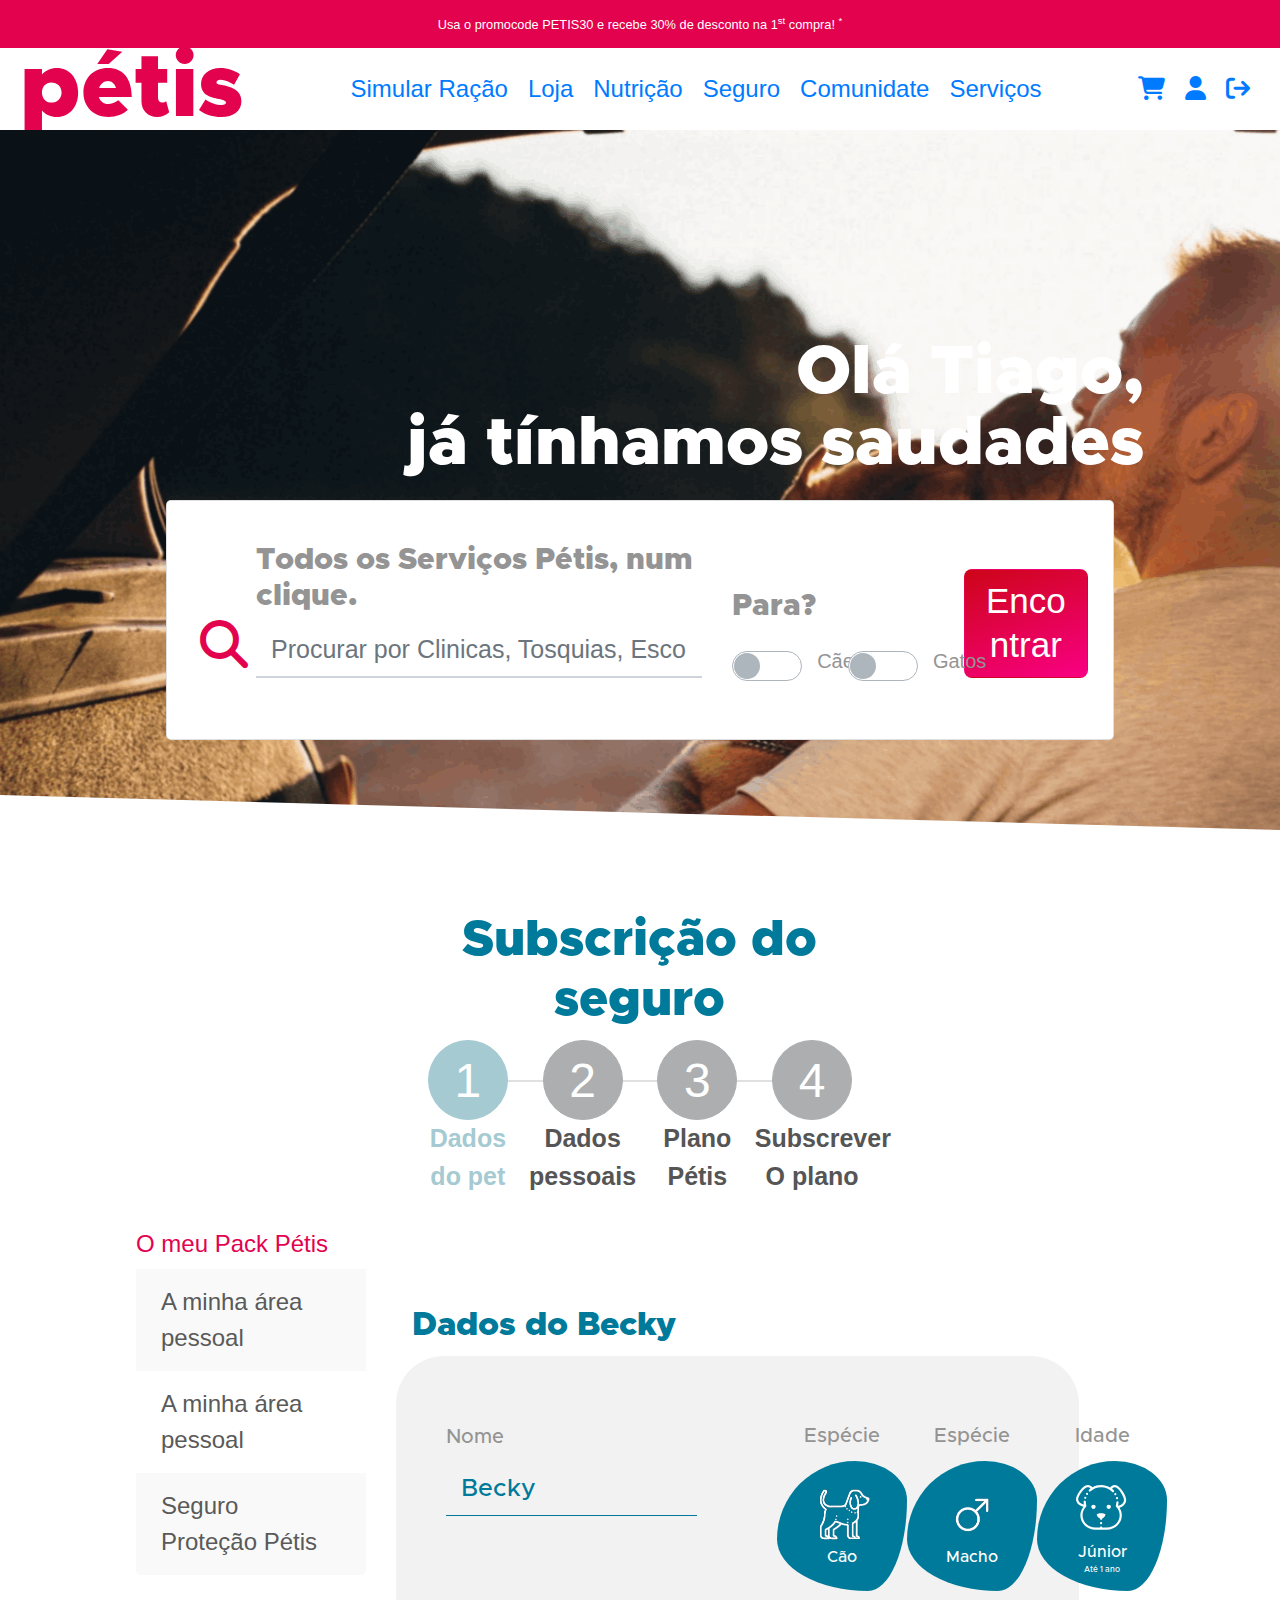
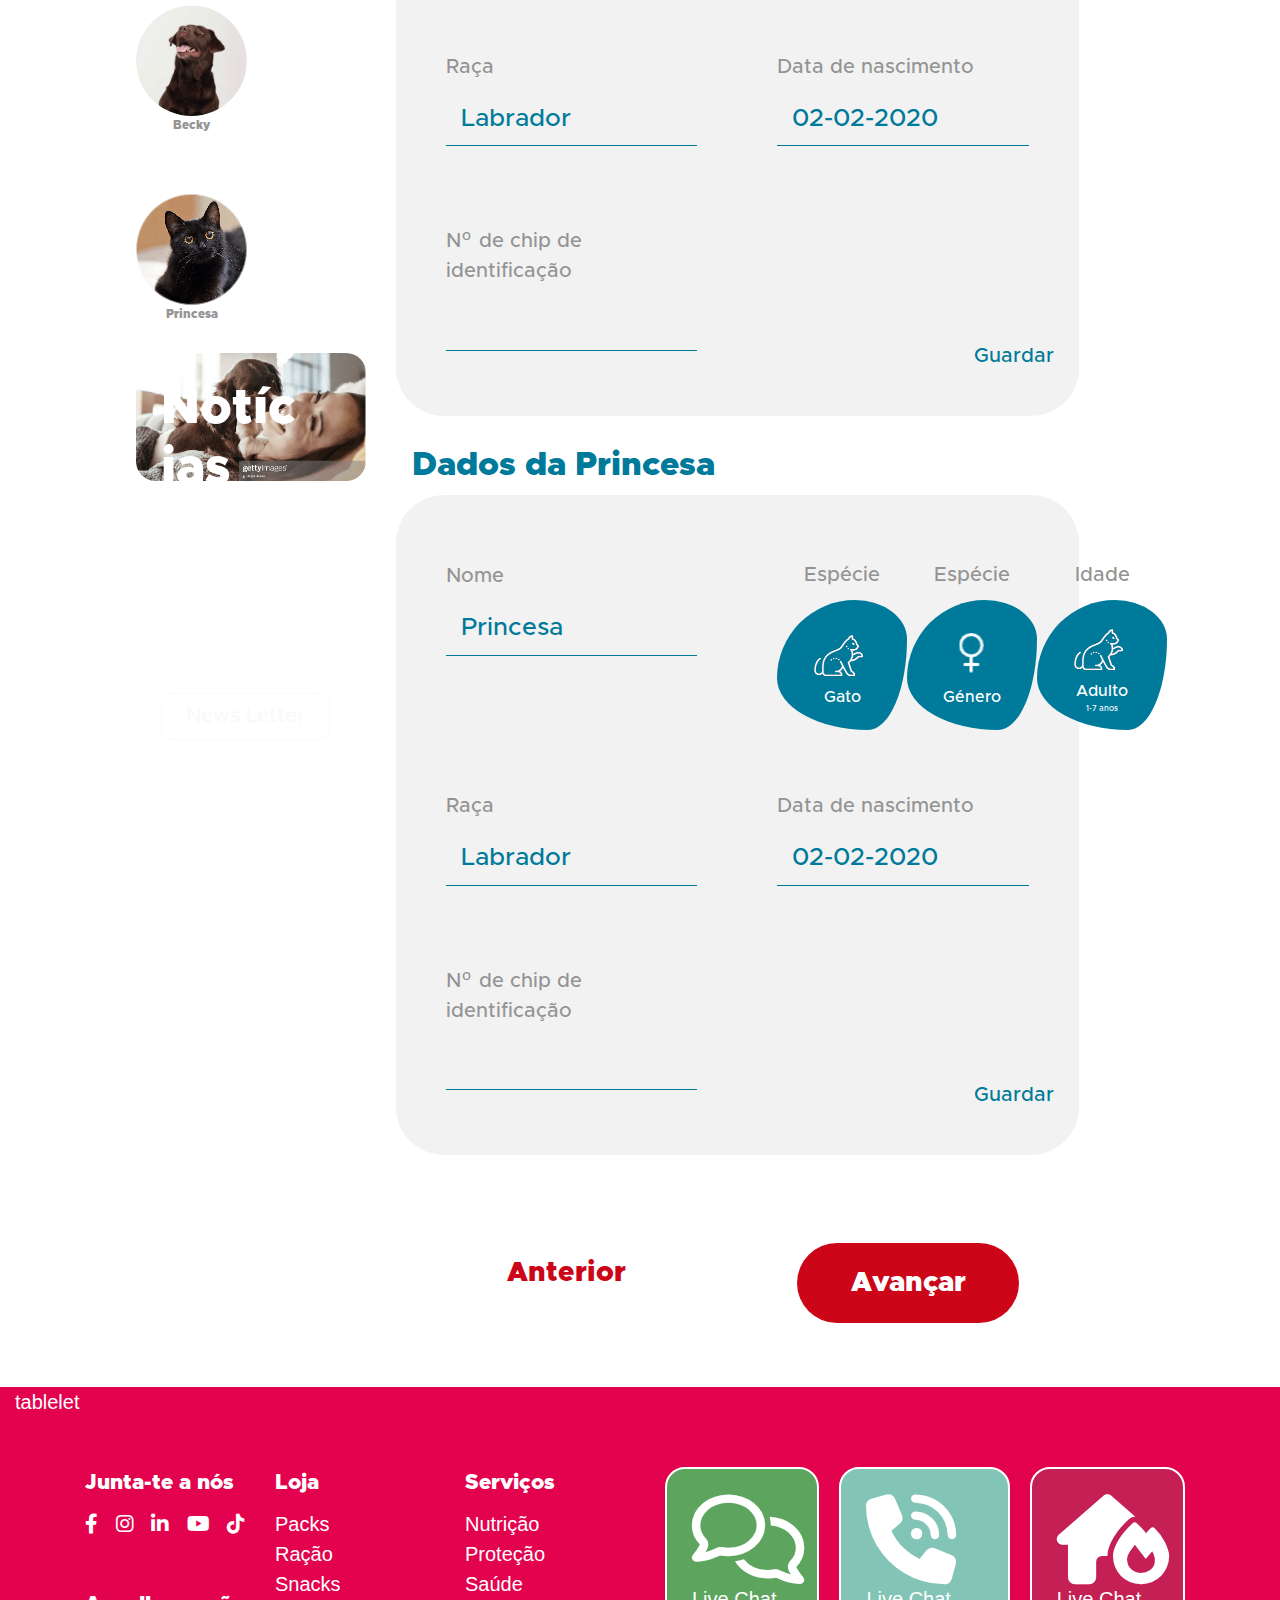
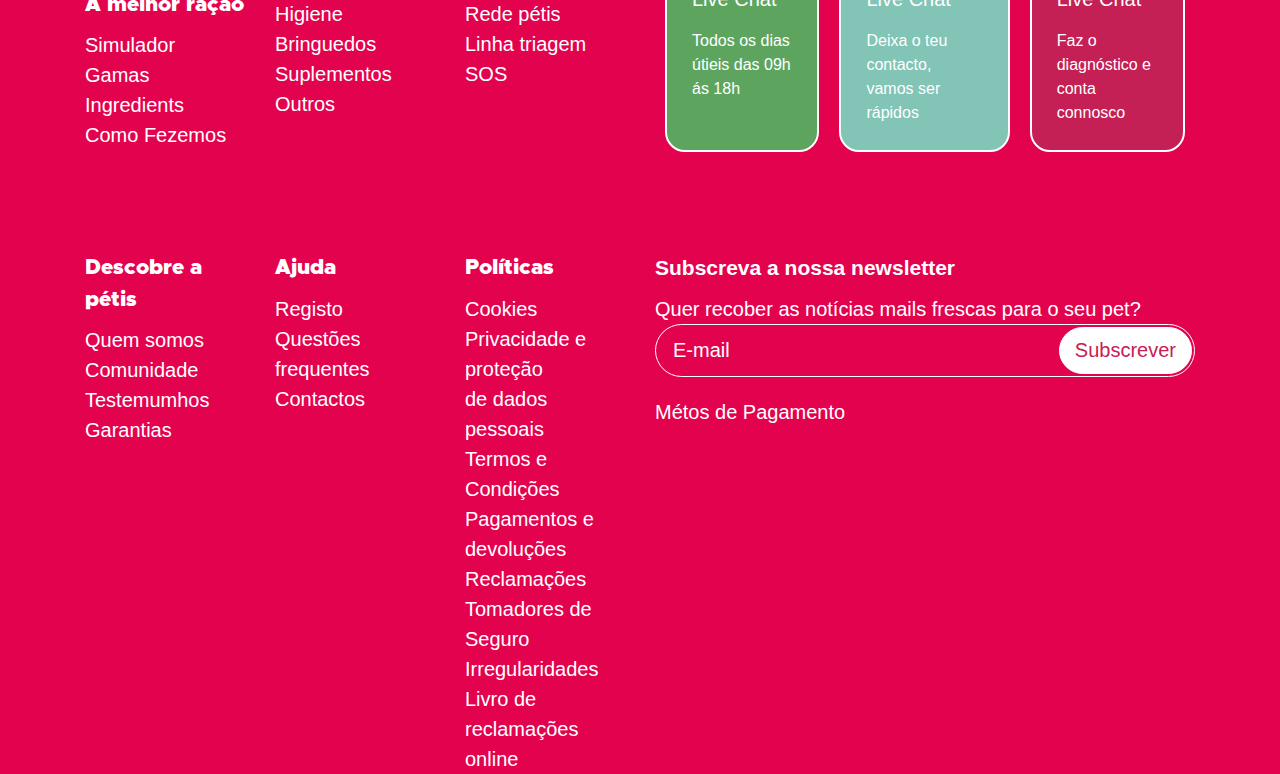
==== index.html @ 5e22b0a6 "before adjusting responsive for mobile/tablet" ====
<!DOCTYPE html>
<html lang="en">

<head>
    <meta charset="UTF-8" />
    <meta name="viewport" content="width=device-width, initial-scale=1.0" />
    <title>Petis</title>
    <link rel="stylesheet" href="https://cdn.jsdelivr.net/npm/bootstrap@4.6.2/dist/css/bootstrap.min.css" />
    <link rel="stylesheet" href="./assets/fontawesome-free/css/all.min.css" />
    <link rel="stylesheet" href="./assets/css/style.css" />
    <link rel="stylesheet" href="./assets/css/top.css" />
    <link rel="stylesheet" href="./assets/css/input.css" />
    <link rel="stylesheet" href="./assets/stepper/stepper.css" />
    <link rel="stylesheet" href="./assets/css/fancy-box.css" />
    <link rel="stylesheet" href="./assets/css/petis-list.css" />
    <link rel="stylesheet" href="./assets/css/petis-pack-list.css" />
    <link rel="stylesheet" href="./assets/css/switch.css" />
    <link rel="stylesheet" href="./assets/css/footer.css" />
</head>

<body>
    <div class="container-fluid bg-primary text-white text-center top-banner">
        <small>Usa o promocode PETIS30 e recebe 30% de desconto na 1<sup>st</sup> compra! <sup>*</sup></small>
    </div>
    <nav class="navbar-expand-lg navbar">
        <button class="navbar-toggler collapsed" type="button" data-toggle="collapse" data-target="#petis-navbar"
            aria-controls="petis-navbar" aria-expanded="false" aria-label="Toggle navigation">
            <span class="navbar-toggler-icon"></span>
        </button>

        <a class="navbar-brand font-gotham-black text-primary" href="#" style="font-size: 4.5rem;">pétis</a>
        <div class="navbar-collapse collapse max-width-fit" id="petis-navbar">
            <ul class="navbar-nav">
                <li class="nav-item active">
                    <a class="nav-link" href="#">Simular Ração <span class="sr-only">(current)</span></a>
                </li>
                <li class="nav-item">
                    <a class="nav-link" href="#">Loja</a>
                </li>
                <li class="nav-item">
                    <a class="nav-link" href="#">Nutrição</a>
                </li>
                <li class="nav-item">
                    <a class="nav-link" href="#">Seguro</a>
                </li>
                <li class="nav-item">
                    <a class="nav-link" href="#">Comunidate</a>
                </li>
                <li class="nav-item">
                    <a class="nav-link" href="#">Serviços</a>
                </li>
            </ul>
        </div>
        <div class="navbar-collapse collapse max-width-fit" id="petis-navbar">
            <ul class="navbar-nav">
                <li class="nav-item active">
                    <a class="nav-link" href="#"><i class="fa-solid fa-cart-shopping"></i></a>
                </li>
                <li class="nav-item">
                    <a class="nav-link" href="#"><i class="fa-solid fa-user"></i></a>
                </li>
                <li class="nav-item">
                    <a class="nav-link" href="#"><i class="fa fa-sign-out" aria-hidden="true"></i></a>
                </li>
            </ul>
        </div>
    </nav>
    <div class="container-fluid top">
        <div class="top-bg">
            <div class="top-bg-slice"></div>
        </div>
        <div class="top-content d-flex align-items-end">
            <div class="top-content-container">
                <div class="top-title text-right text-white">
                    <p class="font-gotham-black">Olá Tiago,</p>
                    <p class="font-gotham-black">já tínhamos saudades</p>
                </div>
                <div class="card top-search-card bg-white">
                    <div class="card-body">
                        <form class="search-form">
                            <div class="row align-items-end">
                                <div class="col-lg-7 col-md-12">
                                    <div class="form-group keyword-box d-flex align-items-end">
                                        <div class="search-icon">
                                            <i class="fa fa-search text-primary"></i>
                                        </div>
                                        <div class="controller">
                                            <label class="display-block font-gotham-black h4" for="keyword">Todos os
                                                Serviços Pétis, num clique.</label>
                                            <input type="text" class="form-control petis-control" id="keyword"
                                                placeholder="Procurar por Clinicas, Tosquias, Escolas, Hotéis, Creches e muito mais."
                                                aria-describedby="emailHelp">
                                            <!-- <small id="emailHelp" class="form-text text-muted">We'll never share your email with anyone else.</small> -->
                                        </div>
                                    </div>
                                </div>
                                <div class="col-lg-3 col-md-6">
                                    <div class="form-group">
                                        <label class="display-block font-gotham-black h4">Para?</label>
                                        <div class="row">
                                            <div class="col-md-6">
                                                <div class="custom-control custom-switch inline-block">
                                                    <input type="checkbox" class="custom-control-input" id="customSwitch1">
                                                    <label class="custom-control-label" for="customSwitch1">Cães</label>
                                                </div>
                                            </div>
                                            <div class="col-md-6">
                                                <div class="custom-control custom-switch">
                                                    <input type="checkbox" class="custom-control-input" id="customSwitch2">
                                                    <label class="custom-control-label" for="customSwitch2">Gatos</label>
                                                </div>
                                            </div>
                                        </div>
                                    </div>
                                </div>
                                <div class="col-lg-2 col-md-6 align-self-bottom text-right">
                                    <div class="form-group">
                                        <button class="btn btn-lg btn-block btn-custom" type="submit"><span
                                                class="h3 text-white">Encontrar</span></button>
                                    </div>
                                </div>
                            </div>
                        </form>
                    </div>
                </div>
            </div>
        </div>
    </div>
    <div class="container-fluid content">
        <div class="row">
            <div class="col-lg-3 col-md-12" style="padding-bottom: 40px;">
                <div class="hidden-md-down" style="height: 400px;"></div>
                <ul class="list-group patis-pack-list">
                    <h5 class="list-group-title patis-pack-list-title">
                        O meu Pack Pétis
                    </h5>
                    <li class="list-group-item patis-pack-list-item">
                        A minha área pessoal
                    </li>
                    <li class="list-group-item patis-pack-list-item">
                        A minha área pessoal
                    </li>
                    <li class="list-group-item patis-pack-list-item">
                        Seguro Proteção Pétis
                    </li>
                </ul>
                <div class="petis-list">
                    <div class="petis-list-item">
                        <img class="petis-list-item-picture" src="./assets/images/becky.png" alt="becky" />
                        <span class="petis-list-item-title font-gotham-black d-block text-center">Becky</span>
                    </div>
                    <div class="petis-list-item">
                        <img class="petis-list-item-picture" src="./assets/images/princesa.png" alt="becky" />
                        <span class="petis-list-item-title font-gotham-black d-block text-center">Princesa</span>
                    </div>
                </div>
                <div class="card newsletter-card text-white d-block hidden-md-down">
                    <img src="./assets/images/image1.png" class="card-img" alt="my-petis">
                    <div class="row card-img-overlay d-flex align-items-end">
                        <div class="col-10 align-self-bottom">
                            <p class="card-title h1 d-block font-gotham-black">Notícias frescas Pétis</p>
                        </div>
                        <div class="col-12">
                            <button class="btn btn-outline-light newsletter-btn font-gotham">News Letter</button>
                        </div>
                    </div>
                </div>
            </div>
            <div class="col-lg-9 col-md-12">
                <div class="row">
                    <div class="col-lg-8 col-md-12">
                        <section class="petis-step-container">
                            <div class="container">
                                <div class="row d-flex justify-content-center">
                                    <div class="col-md-12">
                                        <h1 class="font-gotham-black text-center text-info">Subscrição do seguro</h1>
                                            <div class="wizard">
                                                <div class="wizard-inner">
                                                    <div class="connecting-line"></div>
                                                    <ul class="nav nav-tabs" role="tablist">
                                                        <li role="presentation" class="active text-center">
                                                            <a href="#step1" data-toggle="tab" aria-controls="step1"
                                                                role="tab" aria-expanded="true">
                                                                <span class="round-tab">1</span>
                                                                <span class="tab-title">
                                                                    <i>Dados <br/>do pet</i>                                                                    
                                                                </span>
                                                            </a>
                                                        </li>
                                                        <li role="presentation" class="disabled text-center">
                                                            <a href="#step2" data-toggle="tab" aria-controls="step2"
                                                                role="tab" aria-expanded="false">
                                                                <span class="round-tab">2</span>
                                                                <span class="tab-title">
                                                                    <i>Dados <br/>pessoais</i>
                                                                </span>
                                                            </a>
                                                        </li>
                                                        <li role="presentation" class="disabled text-center">
                                                            <a href="#step3" data-toggle="tab" aria-controls="step3"
                                                                role="tab">
                                                                <span class="round-tab">3</span>
                                                                <span class="tab-title">
                                                                    <i>Plano <br/>Pétis</i>
                                                                </span>
                                                            </a>
                                                        </li>
                                                        <li role="presentation" class="disabled text-center">
                                                            <a href="#step4" data-toggle="tab" aria-controls="step4"
                                                                role="tab">
                                                                <span class="round-tab">4</span>
                                                                <span class="tab-title">
                                                                    <i>Subscrever <br/>O plano </i>
                                                                </span> 
                                                            </a>
                                                        </li>
                                                    </ul>
                                                </div>
                                            </div>
                                    </div>
                                </div>
                            </div>
                        </section>
                    </div>
                    <div class="col-lg-11 col-md-12">
                        <div class="tab-content" id="main_form">
                            <div class="tab-pane active" role="tabpanel" id="step1">
                                <div id="step1-top">
                                    <h2 class="font-gotham-black text-info"
                                        style="font-size: 33px; padding-left: 16px;">Dados do Becky</h2>
                                    <div class="card"
                                        style="margin-bottom: 30px; background-color: #F2F2F2; border-radius: 48px; border: none;">
                                        <div class="card-body">
                                            <div class="row">
                                                <div class="col-lg-6 col-md-12"
                                                    style="padding-left: 40px; padding-right: 40px; margin-top: 40px; margin-bottom: 20px;">
                                                    <div class="form-group ">
                                                        <label class="display-block font-gotham"
                                                            for="becky-nome">Nome</label>
                                                        <input type="text"
                                                            class="form-control petis-control font-gotham text-info"
                                                            id="becky-nome" value="Becky">
                                                    </div>
                                                </div>
                                                <div class="col-lg-6 col-md-12"
                                                    style="padding-left: 40px; padding-right: 40px;">
                                                    <div class="d-flex justify-content-between"
                                                        style="margin-top: 40px; margin-bottom: 20px;">
                                                        <div class="fancy-box-container">
                                                            <span class="d-block text-center font-gotham">Espécie</span>
                                                            <div class="fancy-box d-flex align-items-center">
                                                                <div class="fancy-box-content mx-auto text-center">
                                                                    <img src="./assets/images/2.png">
                                                                    <span
                                                                        class="d-block font-gotham text-white fancy-box-content-title">Cão</span>
                                                                </div>
                                                            </div>
                                                        </div>
                                                        <div class="fancy-box-container">
                                                            <span class="d-block text-center font-gotham">Espécie</span>
                                                            <div class="fancy-box d-flex align-items-center">
                                                                <div class="fancy-box-content mx-auto text-center">
                                                                    <img src="./assets/images/3.png">
                                                                    <span
                                                                        class="d-block font-gotham text-white fancy-box-content-title">Macho</span>
                                                                </div>
                                                            </div>
                                                        </div>
                                                        <div class="fancy-box-container">
                                                            <span class="d-block text-center font-gotham">Idade</span>
                                                            <div class="fancy-box d-flex align-items-center">
                                                                <div class="fancy-box-content mx-auto text-center">
                                                                    <img src="./assets/images/5.png">
                                                                    <span
                                                                        class="d-block font-gotham text-white fancy-box-content-title">Júnior</span>
                                                                    <span
                                                                        class="d-block font-gotham text-white fancy-box-content-description">Até
                                                                        1 ano</span>
                                                                </div>
                                                            </div>
                                                        </div>
                                                    </div>
                                                </div>
                                                <div class="col-lg-6 col-md-12"
                                                    style="padding-left: 40px; padding-right: 40px; margin-top: 40px; margin-bottom: 20px;">
                                                    <div class="form-group ">
                                                        <label class="display-block font-gotham" for="becky-raca">Raça
                                                        </label>
                                                        <input type="text"
                                                            class="form-control petis-control font-gotham text-info"
                                                            id="becky-raca" value="Labrador">
                                                    </div>
                                                </div>
                                                <div class="col-lg-6 col-md-12"
                                                    style="padding-left: 40px; padding-right: 40px; margin-top: 40px; margin-bottom: 20px;">
                                                    <div class="form-group ">
                                                        <label class="display-block font-gotham" for="becky-data">Data
                                                            de nascimento</label>
                                                        <input type="text"
                                                            class="form-control petis-control font-gotham text-info"
                                                            id="becky-data" value="02-02-2020">
                                                    </div>
                                                </div>
                                                <div class="col-lg-6 col-md-12"
                                                    style="padding-left: 40px; padding-right: 40px; margin-top: 40px; margin-bottom: 20px;">
                                                    <div class="form-group ">
                                                        <label class="display-block font-gotham" for="becky-no">Nº de
                                                            chip de identificação</label>
                                                        <input type="text"
                                                            class="form-control petis-control font-gotham text-info"
                                                            id="becky-no">
                                                    </div>
                                                </div>
                                                <div
                                                    class="col-lg-6 col-md-12 d-flex align-items-end justify-content-end">
                                                    <p class="text-info text-right font-gotham">Guardar</p>
                                                </div>
                                            </div>
                                        </div>
                                    </div>
                                </div>
                                <div id="step1-bottom">
                                    <h2 class="font-gotham-black text-info"
                                        style="font-size: 33px; padding-left: 16px;">Dados da Princesa</h2>
                                    <div class="card"
                                        style="margin-bottom: 30px; background-color: #F2F2F2; border-radius: 48px; border: none;">
                                        <div class="card-body">
                                            <div class="row">
                                                <div class="col-lg-6 col-md-12"
                                                    style="padding-left: 40px; padding-right: 40px; margin-top: 40px; margin-bottom: 20px;">
                                                    <div class="form-group ">
                                                        <label class="display-block font-gotham"
                                                            for="Princesa-nome">Nome</label>
                                                        <input type="text"
                                                            class="form-control petis-control font-gotham text-info"
                                                            id="Princesa-nome" value="Princesa">
                                                    </div>
                                                </div>
                                                <div class="col-lg-6 col-md-12"
                                                    style="padding-left: 40px; padding-right: 40px;">
                                                    <div class="d-flex justify-content-between"
                                                        style="margin-top: 40px; margin-bottom: 20px;">
                                                        <div class="fancy-box-container">
                                                            <span class="d-block text-center font-gotham">Espécie</span>
                                                            <div class="fancy-box d-flex align-items-center">
                                                                <div class="fancy-box-content mx-auto text-center">
                                                                    <img src="./assets/images/4.png">
                                                                    <span
                                                                        class="d-block font-gotham text-white fancy-box-content-title">Gato</span>
                                                                </div>
                                                            </div>
                                                        </div>
                                                        <div class="fancy-box-container">
                                                            <span class="d-block text-center font-gotham">Espécie</span>
                                                            <div class="fancy-box d-flex align-items-center">
                                                                <div class="fancy-box-content mx-auto text-center">
                                                                    <img src="./assets/images/1.png">
                                                                    <span
                                                                        class="d-block font-gotham text-white fancy-box-content-title">Género</span>
                                                                </div>
                                                            </div>
                                                        </div>
                                                        <div class="fancy-box-container">
                                                            <span class="d-block text-center font-gotham">Idade</span>
                                                            <div class="fancy-box d-flex align-items-center">
                                                                <div class="fancy-box-content mx-auto text-center">
                                                                    <img src="./assets/images/4.png">
                                                                    <span
                                                                        class="d-block font-gotham text-white fancy-box-content-title">Adulto</span>
                                                                    <span
                                                                        class="d-block font-gotham text-white fancy-box-content-description">1-7
                                                                        anos</span>
                                                                </div>
                                                            </div>
                                                        </div>
                                                    </div>
                                                </div>
                                                <div class="col-lg-6 col-md-12"
                                                    style="padding-left: 40px; padding-right: 40px; margin-top: 40px; margin-bottom: 20px;">
                                                    <div class="form-group ">
                                                        <label class="display-block font-gotham"
                                                            for="Princesa-raca">Raça </label>
                                                        <input type="text"
                                                            class="form-control petis-control font-gotham text-info"
                                                            id="Princesa-raca" value="Labrador">
                                                    </div>
                                                </div>
                                                <div class="col-lg-6 col-md-12"
                                                    style="padding-left: 40px; padding-right: 40px; margin-top: 40px; margin-bottom: 20px;">
                                                    <div class="form-group ">
                                                        <label class="display-block font-gotham"
                                                            for="Princesa-data">Data de nascimento</label>
                                                        <input type="text"
                                                            class="form-control petis-control font-gotham text-info"
                                                            id="Princesa-data" value="02-02-2020">
                                                    </div>
                                                </div>
                                                <div class="col-lg-6 col-md-12"
                                                    style="padding-left: 40px; padding-right: 40px; margin-top: 40px; margin-bottom: 20px;">
                                                    <div class="form-group ">
                                                        <label class="display-block font-gotham" for="Princesa-no">Nº de
                                                            chip de identificação</label>
                                                        <input type="text"
                                                            class="form-control petis-control font-gotham text-info"
                                                            id="Princesa-no">
                                                    </div>
                                                </div>
                                                <div
                                                    class="col-lg-6 col-md-12 d-flex align-items-end justify-content-end">
                                                    <p class="text-info text-right font-gotham">Guardar</p>
                                                </div>
                                            </div>
                                        </div>
                                    </div>
                                </div>
                            </div>
                            <div class="tab-pane" role="tabpanel" id="step2">
                                step 2
                            </div>
                            <div class="tab-pane" role="tabpanel" id="step3">
                                step 3
                            </div>
                            <div class="tab-pane" role="tabpanel" id="step4">
                                step 4
                            </div>

                        </div>
                    </div>
                    
                </div>
            </div>
        </div>
        <div class="row">
            <div class="col-lg-3 col-md-12">

            </div>
            <div class="col-lg-9 col-md-12">
                <div class="row">
                    <div class="col-lg-11 col-md-12">
                        <div id="step-buttons">
                            <div class="d-flex justify-content-around"
                                style="margin-bottom: 64px; margin-top: 48px;">
                                <button class="btn btn-block btn-anterior font-gotham-black">Anterior</button>
                                <button class="btn btn-block btn-avancar font-gotham-black">Avançar</button>
                            </div>
                        </div>
                    </div>
                </div>
            </div>
        </div>
    </div>
    <div class="container-fluid footer bg-primary text-white">
        <div class="d-none d-md-block">
            tablelet
            <div class="container">
                <div class="row">
                    <div class="col-md-6">
                        <div class="row">
                            <div class="col-md-4">
                                <div class="sitemap-title font-gotham-black">Junta-te a nós</div>
                                <ul class="social-links justify-content-between">
                                    <li><a href="#"><i class="fa-brands fa-facebook-f"></i></a></li>
                                    <li><a href="#"><i class="fa-brands fa-instagram"></i></a></li>
                                    <li><a href="#"><i class="fa-brands fa-linkedin-in"></i></a></li>
                                    <li><a href="#"><i class="fa-brands fa-youtube"></i></a></li>
                                    <li><a href="#"><i class="fa-brands fa-tiktok"></i></a></li>
                                </ul>
                                
                                <div class="sitemap-title font-gotham-black">A melhor ração</div>
                                <ul class="sitemap-items-list">
                                    <li class="sitemap-item"><a href="#">Simulador</a></li>
                                    <li class="sitemap-item"><a href="#">Gamas</a></li>
                                    <li class="sitemap-item"><a href="#">Ingredients</a></li>
                                    <li class="sitemap-item"><a href="#">Como Fezemos</a></li>
                                </ul>
                            </div>
                            <div class="col-md-4">
                                <div class="sitemap-title font-gotham-black">Loja</div>
                                <ul class="sitemap-items-list">
                                    <li class="sitemap-item"><a href="#">Packs</a></li>
                                    <li class="sitemap-item"><a href="#">Ração</a></li>
                                    <li class="sitemap-item"><a href="#">Snacks</a></li>
                                    <li class="sitemap-item"><a href="#">Higiene</a></li>
                                    <li class="sitemap-item"><a href="#">Bringuedos</a></li>
                                    <li class="sitemap-item"><a href="#">Suplementos</a></li>
                                    <li class="sitemap-item"><a href="#">Outros</a></li>
                                </ul>
                            </div>
                            <div class="col-md-4">
                                <div class="sitemap-title font-gotham-black">Serviços</div>
                                <ul class="sitemap-items-list">
                                    <li class="sitemap-item"><a href="#">Nutrição</a></li>
                                    <li class="sitemap-item"><a href="#">Proteção</a></li>
                                    <li class="sitemap-item"><a href="#">Saúde</a></li>
                                    <li class="sitemap-item"><a href="#">Rede pétis</a></li>
                                    <li class="sitemap-item"><a href="#">Linha triagem SOS</a></li>
                                </ul>
                            </div>
                        </div>
                    </div>
                    <div class="col-md-6">
                        <div class="d-flex ">
                            <div class="card card-live-chat">
                                <div class="card-body">
                                    <i class="fa-regular fa-comments display-3"></i>
                                    <div class="card-title">Live Chat</div>
                                    <div class="card-text">
                                        Todos os dias útieis das 09h ás 18h
                                    </div>
                                </div>
                            </div><div class="card card-liguem-me">
                                <div class="card-body">
                                    <i class="fa-solid fa-phone-volume display-3"></i>
                                    <div class="card-title">Live Chat</div>
                                    <div class="card-text">
                                        Deixa o teu contacto, vamos ser rápidos
                                    </div>
                                </div>
                            </div><div class="card card-linha-sos">
                                <div class="card-body">
                                    <i class="fa-solid fa-house-fire display-3"></i>
                                    <div class="card-title">Live Chat</div>
                                    <div class="card-text">
                                        Faz o diagnóstico e conta connosco
                                    </div>
                                </div>
                            </div>
                        </div>
                    </div>
                    <div class="col-md-6">
                        <div class="row">
                            <div class="col-md-4">
                                <div class="sitemap-title font-gotham-black">Descobre a pétis</div>
                                <ul class="sitemap-items-list">
                                    <li class="sitemap-item"><a href="#">Quem somos</a></li>
                                    <li class="sitemap-item"><a href="#">Comunidade</a></li>
                                    <li class="sitemap-item"><a href="#">Testemumhos</a></li>
                                    <li class="sitemap-item"><a href="#">Garantias</a></li>
                                </ul>
                            </div>
                            <div class="col-md-4">
                                <div class="sitemap-title font-gotham-black">Ajuda</div>
                                <ul class="sitemap-items-list">
                                    <li class="sitemap-item"><a href="#">Registo</a></li>
                                    <li class="sitemap-item"><a href="#">Questões frequentes</a></li>
                                    <li class="sitemap-item"><a href="#">Contactos</a></li>
                                </ul>
                            </div>
                            <div class="col-md-4">
                                <div class="sitemap-title font-gotham-black">Políticas</div>
                                <ul class="sitemap-items-list">
                                    <li class="sitemap-item"><a href="#">Cookies</a></li>
                                    <li class="sitemap-item"><a href="#">Privacidade e proteção</a></li>
                                    <li class="sitemap-item"><a href="#">de dados pessoais</a></li>
                                    <li class="sitemap-item"><a href="#">Termos e Condições</a></li>
                                    <li class="sitemap-item"><a href="#">Pagamentos e</a></li>
                                    <li class="sitemap-item"><a href="#">devoluções</a></li>
                                    <li class="sitemap-item"><a href="#">Reclamações</a></li>
                                    <li class="sitemap-item"><a href="#">Tomadores de Seguro</a></li>
                                    <li class="sitemap-item"><a href="#">Irregularidades</a></li>
                                    <li class="sitemap-item"><a href="#">Livro de reclamações</a></li>
                                    <li class="sitemap-item"><a href="#">online</a></li>
                                </ul></div>
                        </div>
                    </div>
                    <div class="col-md-6">
                        <div class="sitemap-title">Subscreva a nossa newsletter</div>
                        <div class="sitemap-description">Quer recober as notícias mails frescas para o seu pet?</div>
                        <form class="subscrever-form">
                            <div class="input-group mb-3">
                                <input type="text" class="form-control" placeholder="E-mail" aria-label="subscrever-e-mail" aria-describedby="subscrever-e-mail">
                                <div class="input-group-append">
                                    <button class="btn btn-outline-secondary" type="submit">Subscrever</button>
                                </div>
                            </div>
                        </form>
                        <div class="sitemap-description">Métos de Pagamento</div>
                        <div class="d-flex">

                        </div>
                    </div>
                </div>
            </div>
        </div>
        <div class="d-md-none">
            mobile
            <div class="container" >

            </div>
        </div>
    </div>

    <script src="https://cdn.jsdelivr.net/npm/jquery@3.5.1/dist/jquery.slim.min.js"></script>
    <script src="https://cdn.jsdelivr.net/npm/popper.js@1.16.1/dist/umd/popper.min.js"></script>
    <script src="https://cdn.jsdelivr.net/npm/bootstrap@4.6.2/dist/js/bootstrap.min.js"></script>
    <script src="./assets/stepper/stepper.js"></script>
</body>

</html>
---- assets/css/style.css ----
@font-face {
  font-family: "Gotham black";
  src: url(../fonts/metropolis/Metropolis-Black.otf);
}

@font-face {
  font-family: "Gotham";
  src: url(../fonts/metropolis/Metropolis-Medium.otf);
}

html {  
  font-size: 20px;
}

body {
  color: #949494;
}

.bg-primary {
  background-color: #e3024e !important;
}

.bg-info {
  background-color: #007a9a !important;
}

.text-primary {
  color: #e3024e !important;
}

.text-info {
  color: #007a9a !important;
}

.top-banner {
    height: 48px;
    line-height: 48px;
    font-size: 16px;
}

.navbar {
    height: 82px;;
}

.nav-item {
    font-size: 1.2rem;
}

.max-width-fit {
  max-width: fit-content;
}

@media (min-width: 992px) {
  .navbar-expand-lg {
    -ms-flex-pack: justify;
    justify-content: space-between;
  }
}

.newsletter-card {
  border-radius: 20px;
  border: none;
}

.newsletter-card .card-img {
  border-radius: 20px;
}
.newsletter-btn {
  padding-left: 24px;
  padding-right: 24px;
  font-size: 20px;
  border-radius: 12px;
}

.content {
  padding-left: 136px;
  padding-right: 136px;
}

.font-gotham-black {
  font-family: "Gotham black", "Courier New", Courier, monospace;
}

.font-gotham {
  font-family: "Gotham", "Courier New", Courier, monospace;
}

.btn-custom {
  background: #cd0518;
  background: linear-gradient(160deg, #cd0518 0%, #f90083 100%);
  border-radius: 8px;
}

input:focus,
button:focus,
.form-control:focus {
    outline: none;
    box-shadow: none;
}

.btn-avancar, .btn-anterior {
  font-size: 28px;
  border-radius: 40px;
  margin: 0 60px;
}

.btn-avancar {
  height: 80px;
  background-color: #cd0518;
  color: white;
}

.btn-avancar:hover {
  background-color: #D02D51;
  color: white;
}

.btn-anterior {
  height: 80px;
  background-color: white;
  color: #cd0518;
}

.btn-anterior:hover {
  color: #D02D51;
  background-color: #ffdce4;
}

input.petis-control {
    border-top: none;
    border-left: none;
    border-right: none;
    border-radius: 0;
    border-bottom-style: solid;
    border-bottom-width: 2px;
    font-size: 25px;
}

input[type="text"].text-info, textarea {
  border-bottom: 1px solid #007A9A;
  background-color: transparent;
}

input[type="text"].text-info:focus, textarea.text-info {
  border-bottom: 3px solid #007A9A;
  background-color: transparent;
}

#scroll-to-top {
  display: none;
  position: fixed;
  bottom: 20px;
  right: 30px;
}
---- assets/css/top.css ----
.top {
    background-color: gray;
    height: 700px;
    padding: 0;
    position: relative;
}

.top .top-bg {
    /* background-color: gray; */
    background-image: url(../images/group3.png);
    position: relative;
    height: 100%;
}

.top-bg .top-bg-slice {
    position: absolute;
    bottom: 0px;
    width: 100%;
    height: 5%;
    background-color: white;
    clip-path: polygon(0 0, 100% 100%, 0 100%);
    shape-outside: polygon(0 0, 100% 100%, 0 100%);
}
.top-title {
    font-size: 68px;
    line-height: 0.75;
}
.top-search-card {
    margin: 30px;
}

.top .top-content {
    width: 100%;
    height: 100%;
    position: absolute;
    bottom: 0px;
    top: auto;
    padding-left: 136px;
    padding-right: 136px;
}
.top-content .top-content-container {
    width: 100%;
    margin-bottom: 60px;
}

.search-form {
    padding: 16px 0px;
}

.keyword-box .search-icon {
    width: 64px;
    height: 64px;
    font-size: 48px;
    text-align: center;
    vertical-align: bottom;
    line-height: 64px;
}
.keyword-box  .controller {
    width: calc(100% - 64px);
}
---- assets/css/input.css ----
.text-normal {
    
}
---- assets/stepper/stepper.css ----
.form-control:disabled,
.form-control[readonly] {
    background-color: #fff;
}

/*----------step-wizard------------*/
.d-flex {
    display: flex;
}

.justify-content-center {
    justify-content: center;
}

.align-items-center {
    align-items: center;
}

/*---------petis-step-------------*/
.bg-color {
    background-color: #333;
}

.petis-step-container {
    padding: 80px 0px;
    padding-bottom: 60px;
}




.wizard .nav-tabs {
    position: relative;
    margin-bottom: 0;
    border-bottom-color: transparent;
}

.wizard>div.wizard-inner {
    position: relative;
    margin-bottom: 50px;
    text-align: center;
}

.connecting-line {
    height: 2px;
    background: #e0e0e0;
    position: absolute;
    width: 75%;
    margin: 0 auto;
    left: 0;
    right: 0;
    top: 40px;
}

span.round-tab {
    width: 80px;
    height: 80px;
    line-height: 80px;
    display: inline-block;
    border-radius: 50%;
    background: #acaeaf;
    z-index: 2;
    text-align: center;
    font-size: 48px;
    color: #0e214b;
    font-weight: 500;
    color: white;
    border: 1px solid #acaeaf;
}

.wizard .nav-tabs>li a i {
    color: #555555;
}

.wizard li span.tab-title {
    display: block;
    text-align: center;
}

.wizard li.active span.round-tab {
    background: #A5CAD2;
    color: #fff;
    border-color: #A5CAD2;
}

.wizard li.active span.round-tab i {
    color: #5bc0de;
}

.wizard .nav-tabs>li.active i {
    color: #A5CAD2;
}

.wizard .nav-tabs>li {
    width: 25%;
}

.wizard li:after {
    content: " ";
    position: absolute;
    left: 46%;
    opacity: 0;
    margin: 0 auto;
    bottom: 0px;
    border: 5px solid transparent;
    border-bottom-color: red;
    transition: 0.1s ease-in-out;
}

.wizard .nav-tabs>li a {
    background-color: transparent;
    position: relative;
    text-decoration: none;
    top: 0;
}

.wizard .nav-tabs>li i {
    font-style: normal;
    white-space: nowrap;
    font-size: 25px;
    font-weight: 700;
    color: #000;
}

.wizard .nav-tabs>li a:hover {
    background: transparent;
}

.wizard .tab-pane {
    position: relative;
    padding-top: 20px;
}

.wizard h3 {
    margin-top: 0;
}

.prev-step,
.next-step {
    font-size: 13px;
    padding: 8px 24px;
    border: none;
    border-radius: 4px;
    margin-top: 30px;
}

.next-step {
    background-color: #0db02b;
}

.skip-btn {
    background-color: #cec12d;
}

.step-head {
    font-size: 20px;
    text-align: center;
    font-weight: 500;
    margin-bottom: 20px;
}
---- assets/css/fancy-box.css ----
.fancy-box {
    background: #007A9A;
    animation: morph 8s ease-in-out infinite;
    border-radius: 60% 40% 30% 70% / 60% 30% 70% 40%;
    height: 130px;
    width: 130px;
    transition: all 1s ease-in-out;
    z-index: 5;
    margin-top: 10px;
    position: relative;
  }
  .fancy-box-content-title {
    font-size: 16px;
  }
  .fancy-box-content-description {
    font-size: 8px;
  }

  @keyframes morph {
    0% {
      border-radius: 60% 40% 30% 70% / 60% 30% 70% 40%;
    }

    50% {
      border-radius: 30% 60% 70% 40% / 50% 60% 30% 60%;
    }

    100% {
      border-radius: 60% 40% 30% 70% / 60% 30% 70% 40%;
    }
  }
---- assets/css/petis-list.css ----
.petis-list {
    min-width: fit-content;
    height: fit-content;
    overflow: hidden;
}
.petis-list-item {
    float: left;
    max-width: fit-content;
    margin: 30px 30px 30px 0;
}

.petis-list-item img.petis-list-item-picture {
    border-radius: 100%;
}

.petis-list-item-title {
    font-size: 12px;
}
---- assets/css/petis-pack-list.css ----
.patis-pack-list-title {
    color: #E3024E;
    font-size: 24px;
}

.patis-pack-list-item {
    color: #5A5A59;
    border: none;
    font-size: 24px;
}

.patis-pack-list-item:nth-of-type(odd) {
    background-color: #F9F9F9;
}
---- assets/css/switch.css ----
.custom-control {
    margin-top: 12px;
}
.custom-control-label {
    padding-left: 2rem;
    padding-bottom: 0.1rem;
  }
  
  .custom-switch .custom-control-label::before {
    left: -2.25rem;
    height: 1.5rem;
    width: 3.5rem;
    pointer-events: all;
    border-radius: 1rem;
  }
  
  .custom-switch .custom-control-label::after {
    top: calc(0.25rem + 2px);
    left: calc(-2.25rem + 2px);
    width: calc(1.5rem - 4px);
    height: calc(1.5rem - 4px);
    background-color: #adb5bd;
    border-radius: 1.5rem;
    transition: background-color 0.15s ease-in-out, border-color 0.15s ease-in-out, box-shadow 0.15s ease-in-out, -webkit-transform 0.15s ease-in-out;
    transition: transform 0.15s ease-in-out, background-color 0.15s ease-in-out, border-color 0.15s ease-in-out, box-shadow 0.15s ease-in-out;
    transition: transform 0.15s ease-in-out, background-color 0.15s ease-in-out, border-color 0.15s ease-in-out, box-shadow 0.15s ease-in-out, -webkit-transform 0.15s ease-in-out;
  }
  @media (prefers-reduced-motion: reduce) {
    .custom-switch .custom-control-label::after {
      transition: none;
    }
  }
  
  .custom-switch .custom-control-input:checked ~ .custom-control-label::after {
    background-color: #fff;
    -webkit-transform: translateX(2rem);
    transform: translateX(2rem);
  }
---- assets/css/footer.css ----
.sitemap-title {
    font-size: 105%;
    margin-top: 50px;
    margin-bottom: 10px;
    font-weight: bold;
}

ul.social-links {
    display: flex;
    flex-direction: row;
    padding-left: 0;
    margin-bottom: 0;
    list-style: none;
}

.social-links li a {
    color: inherit;
}

.sitemap-items-list {
    list-style: none;
    padding-left: 0;
    margin-bottom: 0;
}

.sitemap-items-list li a {
    color: inherit;
}

.card.card.card-liguem-me, .card.card-linha-sos, .card.card-live-chat {
    border: 2px solid white;
    margin: 50px 10px;
    border-radius: 20px;
}

.card.card.card-liguem-me .card-text, .card.card-linha-sos .card-text, .card.card-live-chat .card-text {
    font-size: 16px;
}

.card.card-live-chat {
    background-color: #5DA55F;
}
.card.card-liguem-me {
    background-color: #82C4B6;
}
.card.card-linha-sos {
    background-color: #C52055;
}

.subscrever-form .input-group{
    padding: 2px;
    border: 1px solid white;
    border-radius: 30px;
}

.subscrever-form .input-group input {
    background-color: transparent;
    border-radius: 30px;
    color: white;
    border: none;
    
}

.subscrever-form .input-group input::placeholder {
    color: white;
}

.subscrever-form .input-group button {
    border-radius: 30px !important;
    color: #C52055;
    border-color: white;
    background-color: white;
}
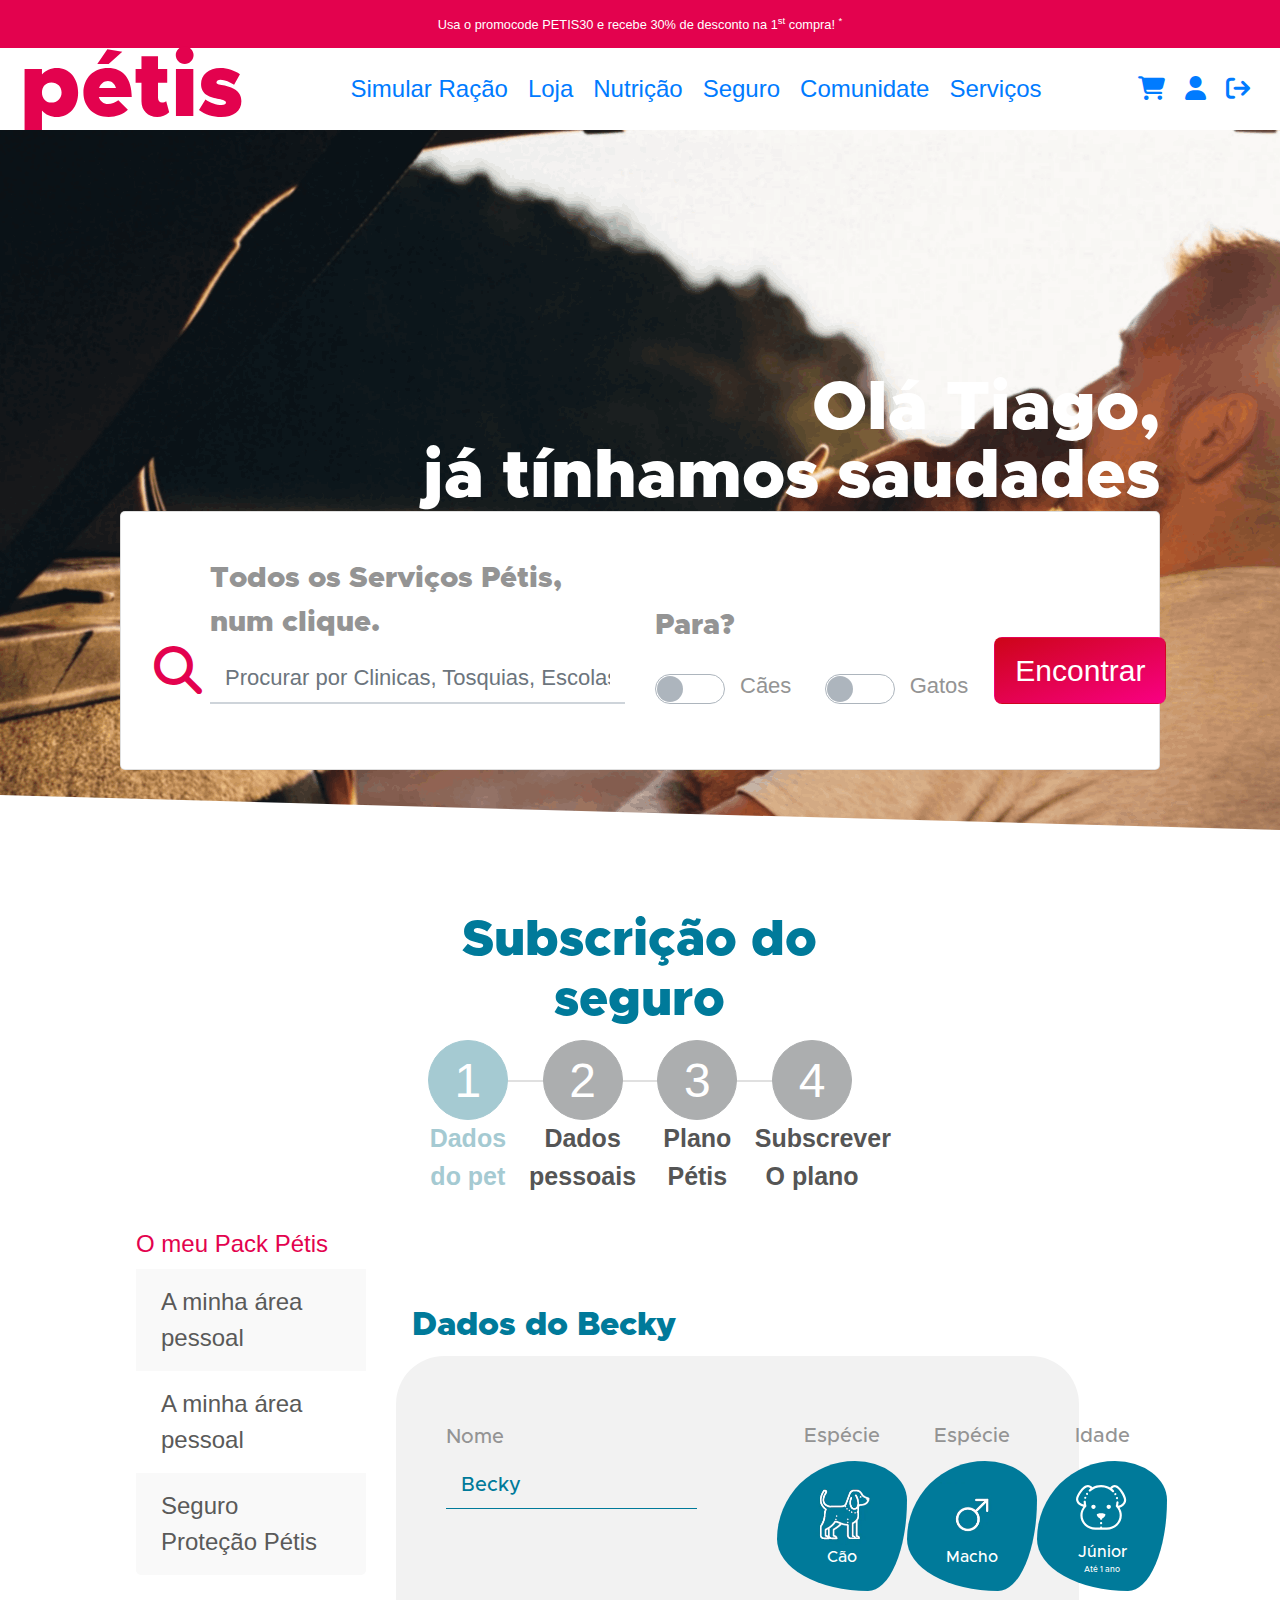
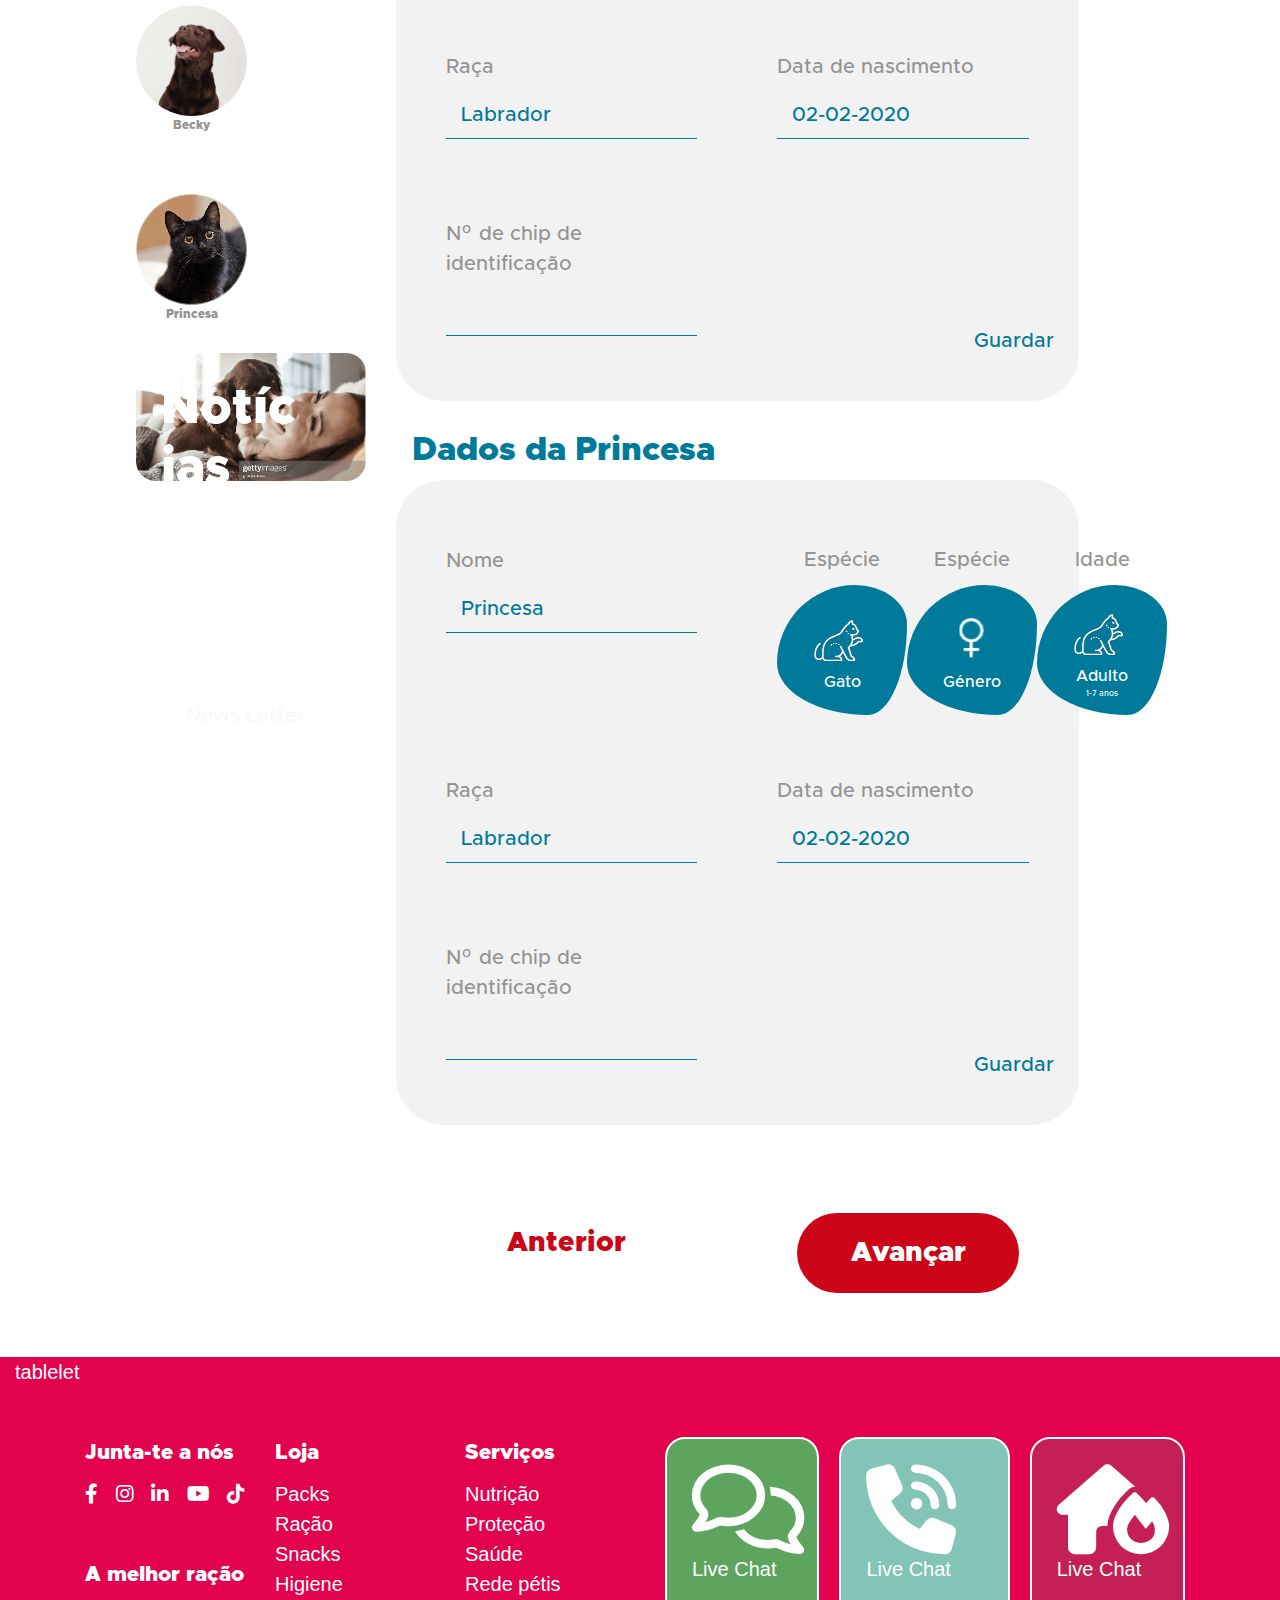
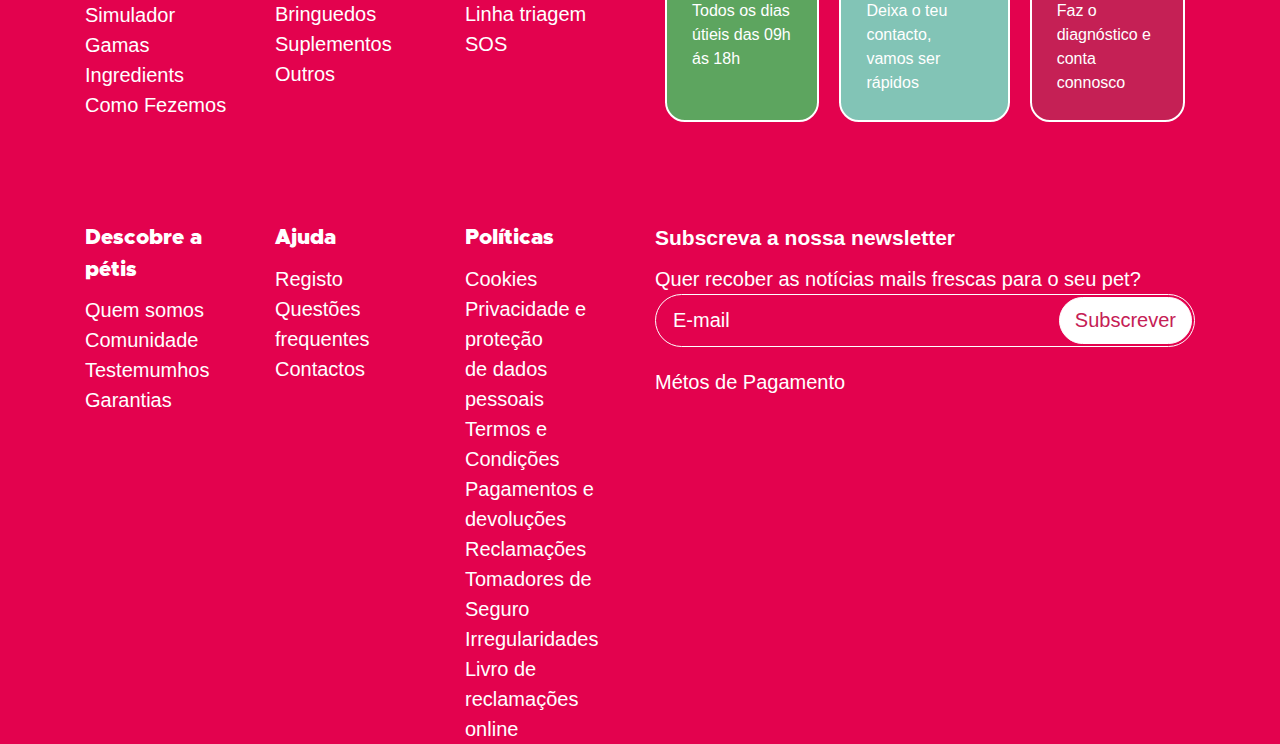
==== commit 4ea12bd7: "update for response - 1" ====
--- a/index.html
+++ b/index.html
@@ -69,45 +69,44 @@
         <div class="top-bg">
             <div class="top-bg-slice"></div>
         </div>
-        <div class="top-content d-flex align-items-end">
-            <div class="top-content-container">
-                <div class="top-title text-right text-white">
-                    <p class="font-gotham-black">Olá Tiago,</p>
-                    <p class="font-gotham-black">já tínhamos saudades</p>
-                </div>
-                <div class="card top-search-card bg-white">
+        <div class="top-content w-100 h-100 d-flex align-items-end">
+            <div class="w-100 px-lg-5 mb-lg-5">
+                <div class="top-title text-right text-white mx-4 mx-lg-5">
+                    <p class="font-gotham-black mb-0">Olá Tiago,</p>
+                    <p class="font-gotham-black mb-0">já tínhamos saudades</p>
+                </div>
+                <div class="card top-search-card bg-white mx-4 mx-lg-5 ">
                     <div class="card-body">
-                        <form class="search-form">
+                        <form class="search-form py-3 px-0">
                             <div class="row align-items-end">
-                                <div class="col-lg-7 col-md-12">
+                                <div class="col-lg-6 col-md-12">
                                     <div class="form-group keyword-box d-flex align-items-end">
                                         <div class="search-icon">
                                             <i class="fa fa-search text-primary"></i>
                                         </div>
                                         <div class="controller">
-                                            <label class="display-block font-gotham-black h4" for="keyword">Todos os
-                                                Serviços Pétis, num clique.</label>
-                                            <input type="text" class="form-control petis-control" id="keyword"
+                                            <label class="display-block font-gotham-black search-form-label" for="keyword">Todos os Serviços Pétis, num clique.</label>
+                                            <input type="text" class="form-control petis-control search-form-placeholder" id="keyword"
                                                 placeholder="Procurar por Clinicas, Tosquias, Escolas, Hotéis, Creches e muito mais."
                                                 aria-describedby="emailHelp">
                                             <!-- <small id="emailHelp" class="form-text text-muted">We'll never share your email with anyone else.</small> -->
                                         </div>
                                     </div>
                                 </div>
-                                <div class="col-lg-3 col-md-6">
+                                <div class="col-lg-4 col-md-6">
                                     <div class="form-group">
-                                        <label class="display-block font-gotham-black h4">Para?</label>
+                                        <label class="display-block font-gotham-black search-form-label">Para?</label>
                                         <div class="row">
-                                            <div class="col-md-6">
+                                            <div class="col-sm-4 col-sm-6">
                                                 <div class="custom-control custom-switch inline-block">
                                                     <input type="checkbox" class="custom-control-input" id="customSwitch1">
-                                                    <label class="custom-control-label" for="customSwitch1">Cães</label>
+                                                    <label class="custom-control-label search-form-placeholder" for="customSwitch1">Cães</label>
                                                 </div>
                                             </div>
-                                            <div class="col-md-6">
+                                            <div class="col-sm-4 col-sm-6">
                                                 <div class="custom-control custom-switch">
                                                     <input type="checkbox" class="custom-control-input" id="customSwitch2">
-                                                    <label class="custom-control-label" for="customSwitch2">Gatos</label>
+                                                    <label class="custom-control-label search-form-placeholder" for="customSwitch2">Gatos</label>
                                                 </div>
                                             </div>
                                         </div>
@@ -115,8 +114,7 @@
                                 </div>
                                 <div class="col-lg-2 col-md-6 align-self-bottom text-right">
                                     <div class="form-group">
-                                        <button class="btn btn-lg btn-block btn-custom" type="submit"><span
-                                                class="h3 text-white">Encontrar</span></button>
+                                        <button class="btn btn-lg btn-custom" type="submit"><span class="text-white search-button">Encontrar</span></button>
                                     </div>
                                 </div>
                             </div>
--- a/assets/css/style.css
+++ b/assets/css/style.css
@@ -133,7 +133,6 @@
     border-radius: 0;
     border-bottom-style: solid;
     border-bottom-width: 2px;
-    font-size: 25px;
 }
 
 input[type="text"].text-info, textarea {
--- a/assets/css/top.css
+++ b/assets/css/top.css
@@ -21,30 +21,60 @@
     clip-path: polygon(0 0, 100% 100%, 0 100%);
     shape-outside: polygon(0 0, 100% 100%, 0 100%);
 }
-.top-title {
-    font-size: 68px;
-    line-height: 0.75;
+
+/** font-size for top-title **/
+@media (max-width: 768px) {
+    .top-title {
+        font-size: 39px;
+        line-height: 1;
+    }
 }
-.top-search-card {
-    margin: 30px;
+@media (min-width: 768px) {
+    .top-title {
+        font-size: 60px;
+        line-height: 1;
+    }
+}
+
+@media (min-width: 992px) {
+    .top-title {
+        font-size: 68px;
+        line-height: 1;
+    }
+}
+
+@media (max-width: 1200px) {
+    .search-form-label {
+        font-size: 26px;
+    }
+    .search-form-placeholder, .search-form-placeholder::placeholder {
+        font-size: 20px;
+    }
+    .search-button {
+        font-size: 27px;
+    }
+}
+
+@media (min-width: 1200px) {
+    .top-title {
+        font-size: 68px;
+        line-height: 1;
+    }
+    .search-form-label {
+        font-size: 29px;
+    }
+    .search-form-placeholder, .search-form-placeholder::placeholder {
+        font-size: 22px;
+    }
+    .search-button {
+        font-size: 30px;
+    }
 }
 
 .top .top-content {
-    width: 100%;
-    height: 100%;
     position: absolute;
     bottom: 0px;
     top: auto;
-    padding-left: 136px;
-    padding-right: 136px;
-}
-.top-content .top-content-container {
-    width: 100%;
-    margin-bottom: 60px;
-}
-
-.search-form {
-    padding: 16px 0px;
 }
 
 .keyword-box .search-icon {
@@ -55,6 +85,7 @@
     vertical-align: bottom;
     line-height: 64px;
 }
-.keyword-box  .controller {
+
+.keyword-box .controller {
     width: calc(100% - 64px);
 }